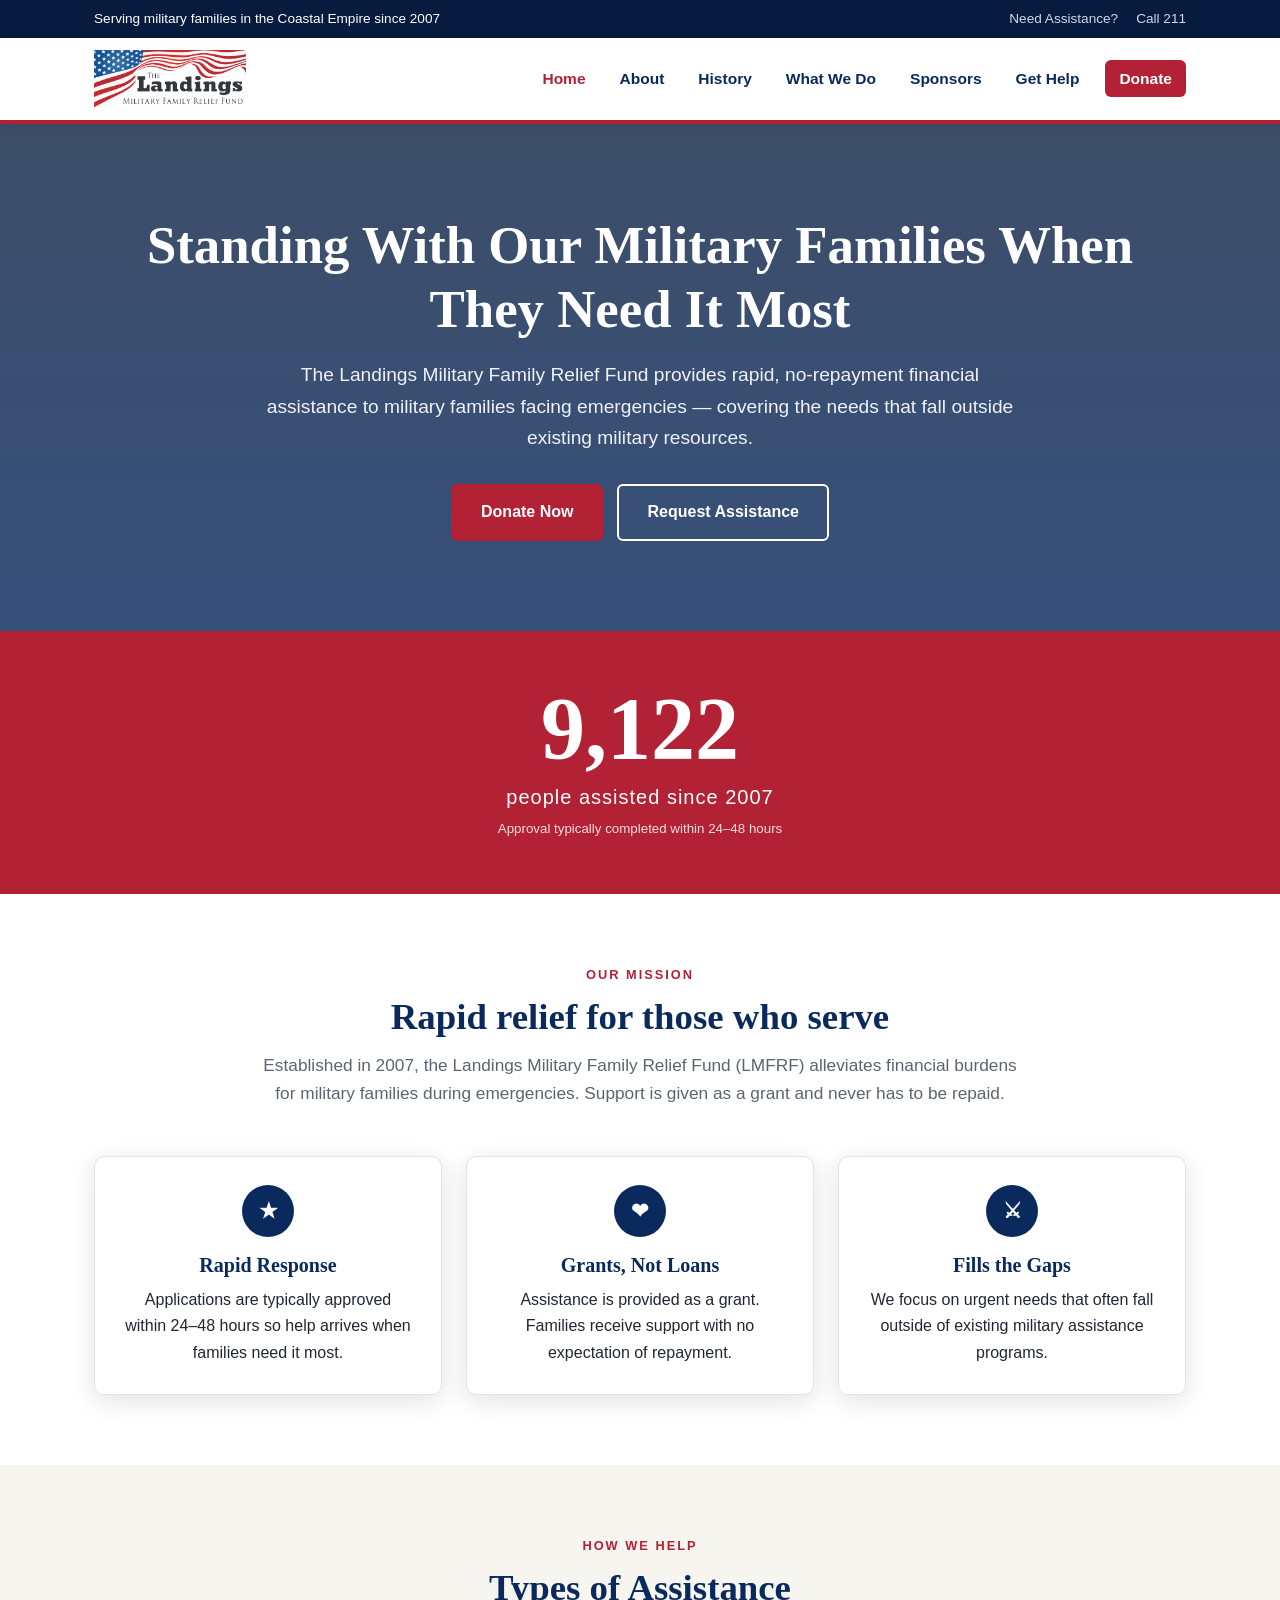
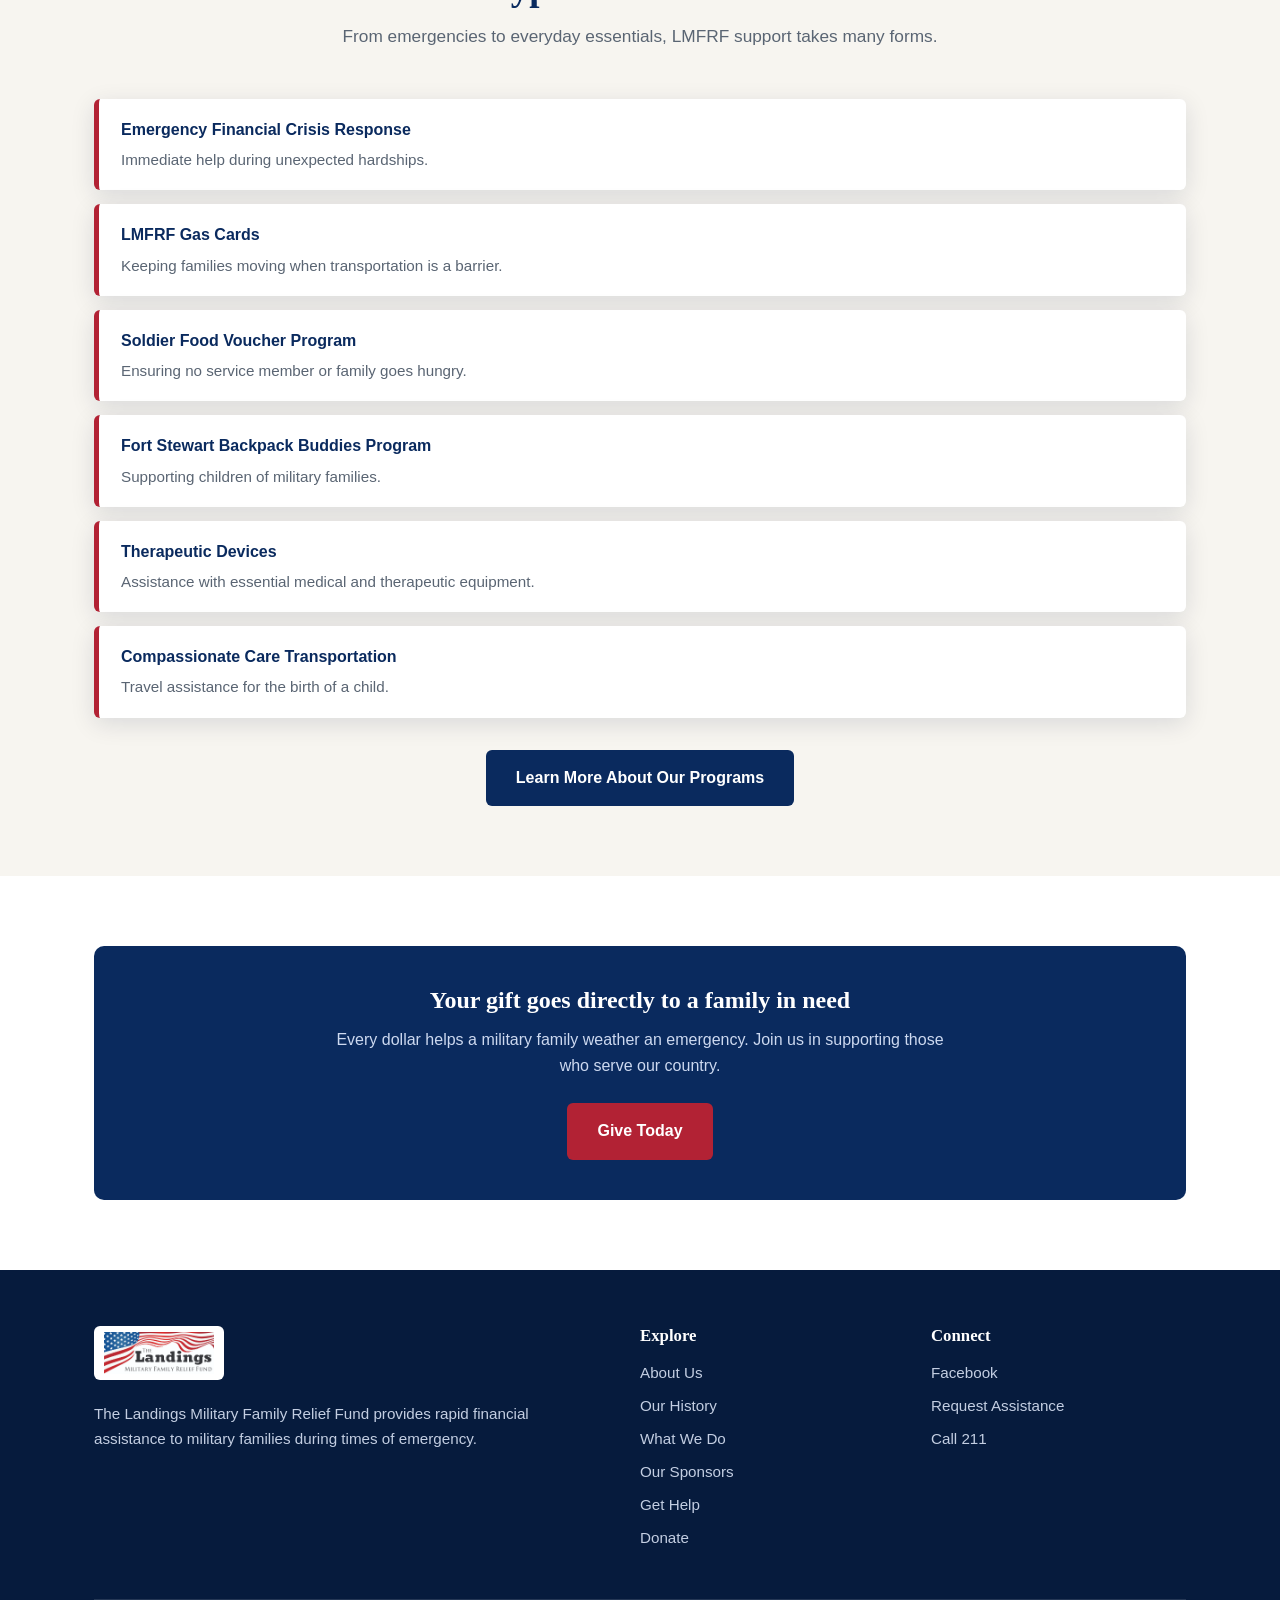
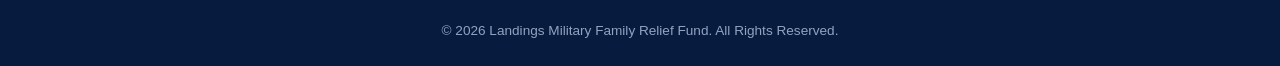
==== index.html @ 04f7153c "LMFRF website" ====
<!DOCTYPE html>
<html lang="en">
<head>
<meta charset="UTF-8">
<meta name="viewport" content="width=device-width, initial-scale=1">
<title>Landings Military Family Relief Fund | Rapid Help for Military Families</title>
<meta name="description" content="The Landings Military Family Relief Fund (LMFRF) provides rapid financial assistance to military families during emergencies in the Coastal Empire of Georgia.">
<link rel="stylesheet" href="css/styles.css">
</head>
<body>

<!-- TOP BAR -->
<div class="topbar">
  <div class="container">
    <span>Serving military families in the Coastal Empire since 2007</span>
    <div class="topbar-links">
      <a href="apply.html">Need Assistance?</a>
      <a href="tel:211">Call 211</a>
    </div>
  </div>
</div>

<!-- HEADER -->
<header class="site-header">
  <div class="container">
    <a class="brand" href="index.html">
      <img src="assets/LMFRF_logo.jpg" alt="Landings Military Family Relief Fund logo">
    </a>
    <button class="nav-toggle" aria-label="Toggle menu" onclick="document.getElementById('nav').classList.toggle('open')">&#9776;</button>
    <nav class="main-nav" id="nav">
      <ul>
        <li><a href="index.html" class="active">Home</a></li>
        <li><a href="about.html">About</a></li>
        <li><a href="history.html">History</a></li>
        <li><a href="what-we-do.html">What We Do</a></li>
        <li><a href="sponsors.html">Sponsors</a></li>
        <li><a href="apply.html">Get Help</a></li>
        <li><a href="donate.html" class="btn-donate">Donate</a></li>
      </ul>
    </nav>
  </div>
</header>

<!-- HERO -->
<section class="hero">
  <div class="container">
    <h1>Standing With Our Military Families When They Need It Most</h1>
    <p>The Landings Military Family Relief Fund provides rapid, no-repayment financial assistance to military families facing emergencies &mdash; covering the needs that fall outside existing military resources.</p>
    <div class="btn-row">
      <a href="donate.html" class="btn btn-primary">Donate Now</a>
      <a href="apply.html" class="btn btn-outline">Request Assistance</a>
    </div>
  </div>
</section>

<!-- STAT BAND -->
<section class="stat-band">
  <div class="num">9,122</div>
  <div class="label">people assisted since 2007</div>
  <small>Approval typically completed within 24&ndash;48 hours</small>
</section>

<!-- MISSION INTRO -->
<section class="block">
  <div class="container">
    <div class="section-head">
      <span class="eyebrow">Our Mission</span>
      <h2>Rapid relief for those who serve</h2>
      <p>Established in 2007, the Landings Military Family Relief Fund (LMFRF) alleviates financial burdens for military families during emergencies. Support is given as a grant and never has to be repaid.</p>
    </div>
    <div class="grid grid-3">
      <div class="card center">
        <div class="icon">&#9733;</div>
        <h3>Rapid Response</h3>
        <p>Applications are typically approved within 24&ndash;48 hours so help arrives when families need it most.</p>
      </div>
      <div class="card center">
        <div class="icon">&#10084;</div>
        <h3>Grants, Not Loans</h3>
        <p>Assistance is provided as a grant. Families receive support with no expectation of repayment.</p>
      </div>
      <div class="card center">
        <div class="icon">&#9876;</div>
        <h3>Fills the Gaps</h3>
        <p>We focus on urgent needs that often fall outside of existing military assistance programs.</p>
      </div>
    </div>
  </div>
</section>

<!-- WHAT WE DO PREVIEW -->
<section class="block alt">
  <div class="container">
    <div class="section-head">
      <span class="eyebrow">How We Help</span>
      <h2>Types of Assistance</h2>
      <p>From emergencies to everyday essentials, LMFRF support takes many forms.</p>
    </div>
    <ul class="assist-list">
      <li>Emergency Financial Crisis Response <span>Immediate help during unexpected hardships.</span></li>
      <li>LMFRF Gas Cards <span>Keeping families moving when transportation is a barrier.</span></li>
      <li>Soldier Food Voucher Program <span>Ensuring no service member or family goes hungry.</span></li>
      <li>Fort Stewart Backpack Buddies Program <span>Supporting children of military families.</span></li>
      <li>Therapeutic Devices <span>Assistance with essential medical and therapeutic equipment.</span></li>
      <li>Compassionate Care Transportation <span>Travel assistance for the birth of a child.</span></li>
    </ul>
    <p style="text-align:center; margin-top:32px;"><a href="what-we-do.html" class="btn btn-secondary">Learn More About Our Programs</a></p>
  </div>
</section>

<!-- CTA -->
<section class="block">
  <div class="container">
    <div class="callout">
      <h2>Your gift goes directly to a family in need</h2>
      <p>Every dollar helps a military family weather an emergency. Join us in supporting those who serve our country.</p>
      <a href="donate.html" class="btn btn-primary">Give Today</a>
    </div>
  </div>
</section>

<!-- FOOTER -->
<footer class="site-footer">
  <div class="container">
    <div class="footer-grid">
      <div class="footer-brand">
        <img src="assets/LMFRF_logo.jpg" alt="LMFRF logo">
        <p>The Landings Military Family Relief Fund provides rapid financial assistance to military families during times of emergency.</p>
      </div>
      <div>
        <h4>Explore</h4>
        <ul>
          <li><a href="about.html">About Us</a></li>
          <li><a href="history.html">Our History</a></li>
          <li><a href="what-we-do.html">What We Do</a></li>
          <li><a href="sponsors.html">Our Sponsors</a></li>
          <li><a href="apply.html">Get Help</a></li>
          <li><a href="donate.html">Donate</a></li>
        </ul>
      </div>
      <div>
        <h4>Connect</h4>
        <ul>
          <li><a href="https://www.facebook.com/lmfrf/" target="_blank" rel="noopener">Facebook</a></li>
          <li><a href="apply.html">Request Assistance</a></li>
          <li><a href="tel:211">Call 211</a></li>
        </ul>
      </div>
    </div>
    <div class="footer-bottom">
      <p>&copy; 2026 Landings Military Family Relief Fund. All Rights Reserved.</p>
    </div>
  </div>
</footer>

</body>
</html>
---- css/styles.css ----
/* ===== Landings Military Family Relief Fund ===== */
:root {
  --navy: #0a2a5e;
  --navy-dark: #061b3d;
  --red: #b22234;
  --red-dark: #8e1a28;
  --cream: #f7f5f0;
  --ink: #1f2733;
  --gray: #5a6573;
  --gold: #c9a227;
  --white: #ffffff;
  --shadow: 0 6px 24px rgba(6, 27, 61, 0.12);
  --radius: 10px;
  --max: 1140px;
}

* { box-sizing: border-box; margin: 0; padding: 0; }

html { scroll-behavior: smooth; }

body {
  font-family: "Segoe UI", Tahoma, Geneva, Verdana, sans-serif;
  color: var(--ink);
  line-height: 1.65;
  background: var(--white);
}

h1, h2, h3, h4 {
  font-family: Georgia, "Times New Roman", serif;
  color: var(--navy);
  line-height: 1.2;
  font-weight: 700;
}

a { color: var(--red); text-decoration: none; }
a:hover { text-decoration: underline; }

.container { max-width: var(--max); margin: 0 auto; padding: 0 24px; }

/* ===== Top bar ===== */
.topbar {
  background: var(--navy-dark);
  color: var(--white);
  font-size: 0.85rem;
}
.topbar .container {
  display: flex;
  justify-content: space-between;
  align-items: center;
  flex-wrap: wrap;
  gap: 8px;
  padding-top: 8px;
  padding-bottom: 8px;
}
.topbar a { color: #cdd9f0; }
.topbar .topbar-links { display: flex; gap: 18px; flex-wrap: wrap; }

/* ===== Header / Nav ===== */
.site-header {
  background: var(--white);
  border-bottom: 4px solid var(--red);
  position: sticky;
  top: 0;
  z-index: 50;
  box-shadow: 0 2px 10px rgba(6,27,61,0.06);
}
.site-header .container {
  display: flex;
  align-items: center;
  justify-content: space-between;
  gap: 16px;
  padding-top: 12px;
  padding-bottom: 12px;
}
.brand { display: flex; align-items: center; gap: 14px; }
.brand img { height: 58px; width: auto; display: block; }

.nav-toggle {
  display: none;
  background: var(--navy);
  color: #fff;
  border: 0;
  font-size: 1.4rem;
  padding: 6px 12px;
  border-radius: 6px;
  cursor: pointer;
}

.main-nav ul {
  display: flex;
  gap: 6px;
  list-style: none;
  align-items: center;
}
.main-nav a {
  color: var(--navy);
  font-weight: 600;
  padding: 10px 14px;
  border-radius: 6px;
  font-size: 0.97rem;
  white-space: nowrap;
}
.main-nav a:hover { background: var(--cream); text-decoration: none; }
.main-nav a.active { color: var(--red); }
.main-nav .btn-donate {
  background: var(--red);
  color: #fff;
  margin-left: 6px;
}
.main-nav .btn-donate:hover { background: var(--red-dark); }

/* ===== Buttons ===== */
.btn {
  display: inline-block;
  padding: 13px 28px;
  border-radius: 6px;
  font-weight: 700;
  font-size: 1rem;
  cursor: pointer;
  border: 2px solid transparent;
  transition: transform .08s ease, background .2s ease;
}
.btn:hover { text-decoration: none; transform: translateY(-1px); }
.btn-primary { background: var(--red); color: #fff; }
.btn-primary:hover { background: var(--red-dark); }
.btn-secondary { background: var(--navy); color: #fff; }
.btn-secondary:hover { background: var(--navy-dark); }
.btn-outline { background: transparent; color: var(--white); border-color: var(--white); }
.btn-outline:hover { background: var(--white); color: var(--navy); }

/* ===== Hero ===== */
.hero {
  position: relative;
  background:
    linear-gradient(rgba(6,27,61,0.78), rgba(10,42,94,0.82)),
    url("https://uwce.org/wp-content/uploads/2021/06/pexels-brett-sayles-1340504-scaled.jpg") center/cover no-repeat;
  color: #fff;
  text-align: center;
}
.hero .container { padding-top: 90px; padding-bottom: 90px; }
.hero h1 { color: #fff; font-size: clamp(2rem, 5vw, 3.3rem); margin-bottom: 18px; }
.hero p { font-size: 1.2rem; max-width: 760px; margin: 0 auto 30px; color: #eef2fa; }
.hero .btn-row { display: flex; gap: 14px; justify-content: center; flex-wrap: wrap; }

/* ===== Page banner (interior) ===== */
.page-banner {
  background: linear-gradient(135deg, var(--navy) 0%, var(--navy-dark) 100%);
  color: #fff;
  text-align: center;
  border-bottom: 5px solid var(--red);
}
.page-banner .container { padding: 56px 24px; }
.page-banner h1 { color: #fff; font-size: clamp(1.8rem, 4vw, 2.7rem); }
.page-banner p { color: #cdd9f0; margin-top: 10px; font-size: 1.1rem; }

/* ===== Sections ===== */
section.block { padding: 70px 0; }
section.block.alt { background: var(--cream); }
.section-head { text-align: center; max-width: 760px; margin: 0 auto 48px; }
.section-head h2 { font-size: clamp(1.6rem, 3.5vw, 2.3rem); margin-bottom: 12px; }
.section-head p { color: var(--gray); font-size: 1.08rem; }
.eyebrow {
  text-transform: uppercase;
  letter-spacing: 2px;
  font-size: 0.8rem;
  font-weight: 700;
  color: var(--red);
  margin-bottom: 10px;
  display: block;
}

/* ===== Stat band ===== */
.stat-band {
  background: var(--red);
  color: #fff;
  text-align: center;
  padding: 54px 24px;
}
.stat-band .num {
  font-family: Georgia, serif;
  font-size: clamp(3rem, 9vw, 5.5rem);
  font-weight: 700;
  line-height: 1;
  color: #fff;
}
.stat-band .label { font-size: 1.25rem; margin-top: 8px; letter-spacing: 1px; }
.stat-band small { display:block; margin-top: 4px; opacity: .85; }

/* ===== Cards ===== */
.grid { display: grid; gap: 24px; }
.grid-3 { grid-template-columns: repeat(3, 1fr); }
.grid-2 { grid-template-columns: repeat(2, 1fr); }
.card {
  background: #fff;
  border: 1px solid #e7e3da;
  border-radius: var(--radius);
  padding: 28px;
  box-shadow: var(--shadow);
}
.card.center { text-align: center; }
.card h3 { font-size: 1.25rem; margin-bottom: 10px; }
.card .icon {
  width: 52px; height: 52px;
  display: flex; align-items: center; justify-content: center;
  background: var(--navy); color: #fff;
  border-radius: 50%;
  font-size: 1.3rem; font-weight: 700;
  margin-bottom: 16px;
}
.card.center .icon { margin: 0 auto 16px; }

/* assistance list */
.assist-list { list-style: none; display: grid; gap: 14px; }
.assist-list li {
  background: #fff;
  border-left: 5px solid var(--red);
  padding: 18px 22px;
  border-radius: 6px;
  box-shadow: var(--shadow);
  font-weight: 600;
  color: var(--navy);
}
.assist-list li span { display: block; font-weight: 400; color: var(--gray); font-size: .95rem; margin-top: 4px; }

/* steps */
.steps { counter-reset: step; display: grid; gap: 20px; }
.steps li {
  list-style: none;
  position: relative;
  background: #fff;
  border: 1px solid #e7e3da;
  border-radius: var(--radius);
  padding: 24px 24px 24px 78px;
  box-shadow: var(--shadow);
}
.steps li::before {
  counter-increment: step;
  content: counter(step);
  position: absolute;
  left: 22px; top: 22px;
  width: 40px; height: 40px;
  background: var(--red); color: #fff;
  border-radius: 50%;
  display: flex; align-items: center; justify-content: center;
  font-weight: 700; font-family: Georgia, serif;
}
.steps li h3 { margin-bottom: 6px; font-size: 1.15rem; }

/* prose */
.prose { max-width: 820px; margin: 0 auto; }
.prose h2 { margin: 34px 0 14px; }
.prose h3 { margin: 26px 0 10px; }
.prose p { margin-bottom: 16px; }
.prose ul { margin: 0 0 16px 22px; }
.prose li { margin-bottom: 8px; }

/* callout */
.callout {
  background: var(--navy);
  color: #fff;
  border-radius: var(--radius);
  padding: 40px;
  text-align: center;
}
.callout h2 { color: #fff; }
.callout p { color: #cdd9f0; max-width: 640px; margin: 12px auto 24px; }

/* notice */
.notice {
  background: #fff7e6;
  border: 1px solid var(--gold);
  border-left: 5px solid var(--gold);
  padding: 18px 22px;
  border-radius: 6px;
  margin: 24px 0;
  color: #6b5310;
}

/* ===== Sponsor tiers ===== */
.tier { margin-bottom: 54px; }
.tier-head {
  display: flex;
  align-items: center;
  gap: 16px;
  border-bottom: 3px solid var(--tier, var(--navy));
  padding-bottom: 12px;
  margin-bottom: 26px;
  flex-wrap: wrap;
}
.tier-head h2 { color: var(--tier, var(--navy)); margin: 0; }
.tier-amount {
  margin-left: auto;
  background: var(--tier, var(--navy));
  color: #fff;
  font-weight: 700;
  padding: 5px 16px;
  border-radius: 999px;
  font-size: .95rem;
}
.tier--title    { --tier: #8e1a28; }
.tier--principal{ --tier: #0a2a5e; }
.tier--gold     { --tier: #b8901f; }
.tier--silver   { --tier: #6b7682; }

.sponsor-grid { display: grid; gap: 20px; }
.tier--title  .sponsor-grid { grid-template-columns: repeat(2, 1fr); }
.tier--principal .sponsor-grid { grid-template-columns: repeat(3, 1fr); }
.tier--gold   .sponsor-grid { grid-template-columns: repeat(4, 1fr); }
.tier--silver .sponsor-grid { grid-template-columns: repeat(4, 1fr); }

.sponsor-card {
  background: #fff;
  border: 1px solid #e7e3da;
  border-top: 4px solid var(--tier, var(--navy));
  border-radius: var(--radius);
  padding: 26px 20px;
  text-align: center;
  box-shadow: var(--shadow);
  display: flex;
  flex-direction: column;
  align-items: center;
  justify-content: center;
  min-height: 120px;
}
.sponsor-card .sponsor-name { font-weight: 700; color: var(--navy); font-size: 1.05rem; }
.sponsor-card.placeholder {
  border-style: dashed;
  border-color: #c7c2b6;
  background: #faf9f6;
  color: var(--gray);
  font-style: italic;
}

@media (max-width: 860px) {
  .tier--title .sponsor-grid,
  .tier--principal .sponsor-grid,
  .tier--gold .sponsor-grid,
  .tier--silver .sponsor-grid { grid-template-columns: repeat(2, 1fr); }
  .tier-amount { margin-left: 0; }
}

/* ===== Footer ===== */
.site-footer {
  background: var(--navy-dark);
  color: #c3cee2;
  padding: 56px 0 24px;
  font-size: 0.95rem;
}
.site-footer h4 { color: #fff; margin-bottom: 14px; font-size: 1.05rem; }
.footer-grid { display: grid; grid-template-columns: 2fr 1fr 1fr; gap: 36px; }
.site-footer a { color: #c3cee2; }
.site-footer a:hover { color: #fff; }
.site-footer ul { list-style: none; }
.site-footer ul li { margin-bottom: 8px; }
.footer-bottom {
  border-top: 1px solid rgba(255,255,255,0.12);
  margin-top: 40px; padding-top: 20px;
  text-align: center; font-size: 0.85rem; color: #93a2c2;
}
.footer-brand img { height: 54px; margin-bottom: 14px; background:#fff; padding:6px 10px; border-radius:6px; }

/* ===== Responsive ===== */
@media (max-width: 860px) {
  .grid-3, .grid-2 { grid-template-columns: 1fr; }
  .footer-grid { grid-template-columns: 1fr; gap: 28px; }
  .nav-toggle { display: block; }
  .main-nav {
    position: absolute;
    top: 100%; left: 0; right: 0;
    background: #fff;
    border-bottom: 4px solid var(--red);
    box-shadow: var(--shadow);
    display: none;
  }
  .main-nav.open { display: block; }
  .main-nav ul { flex-direction: column; align-items: stretch; padding: 12px; gap: 2px; }
  .main-nav .btn-donate { margin: 6px 0 0; text-align: center; }
}
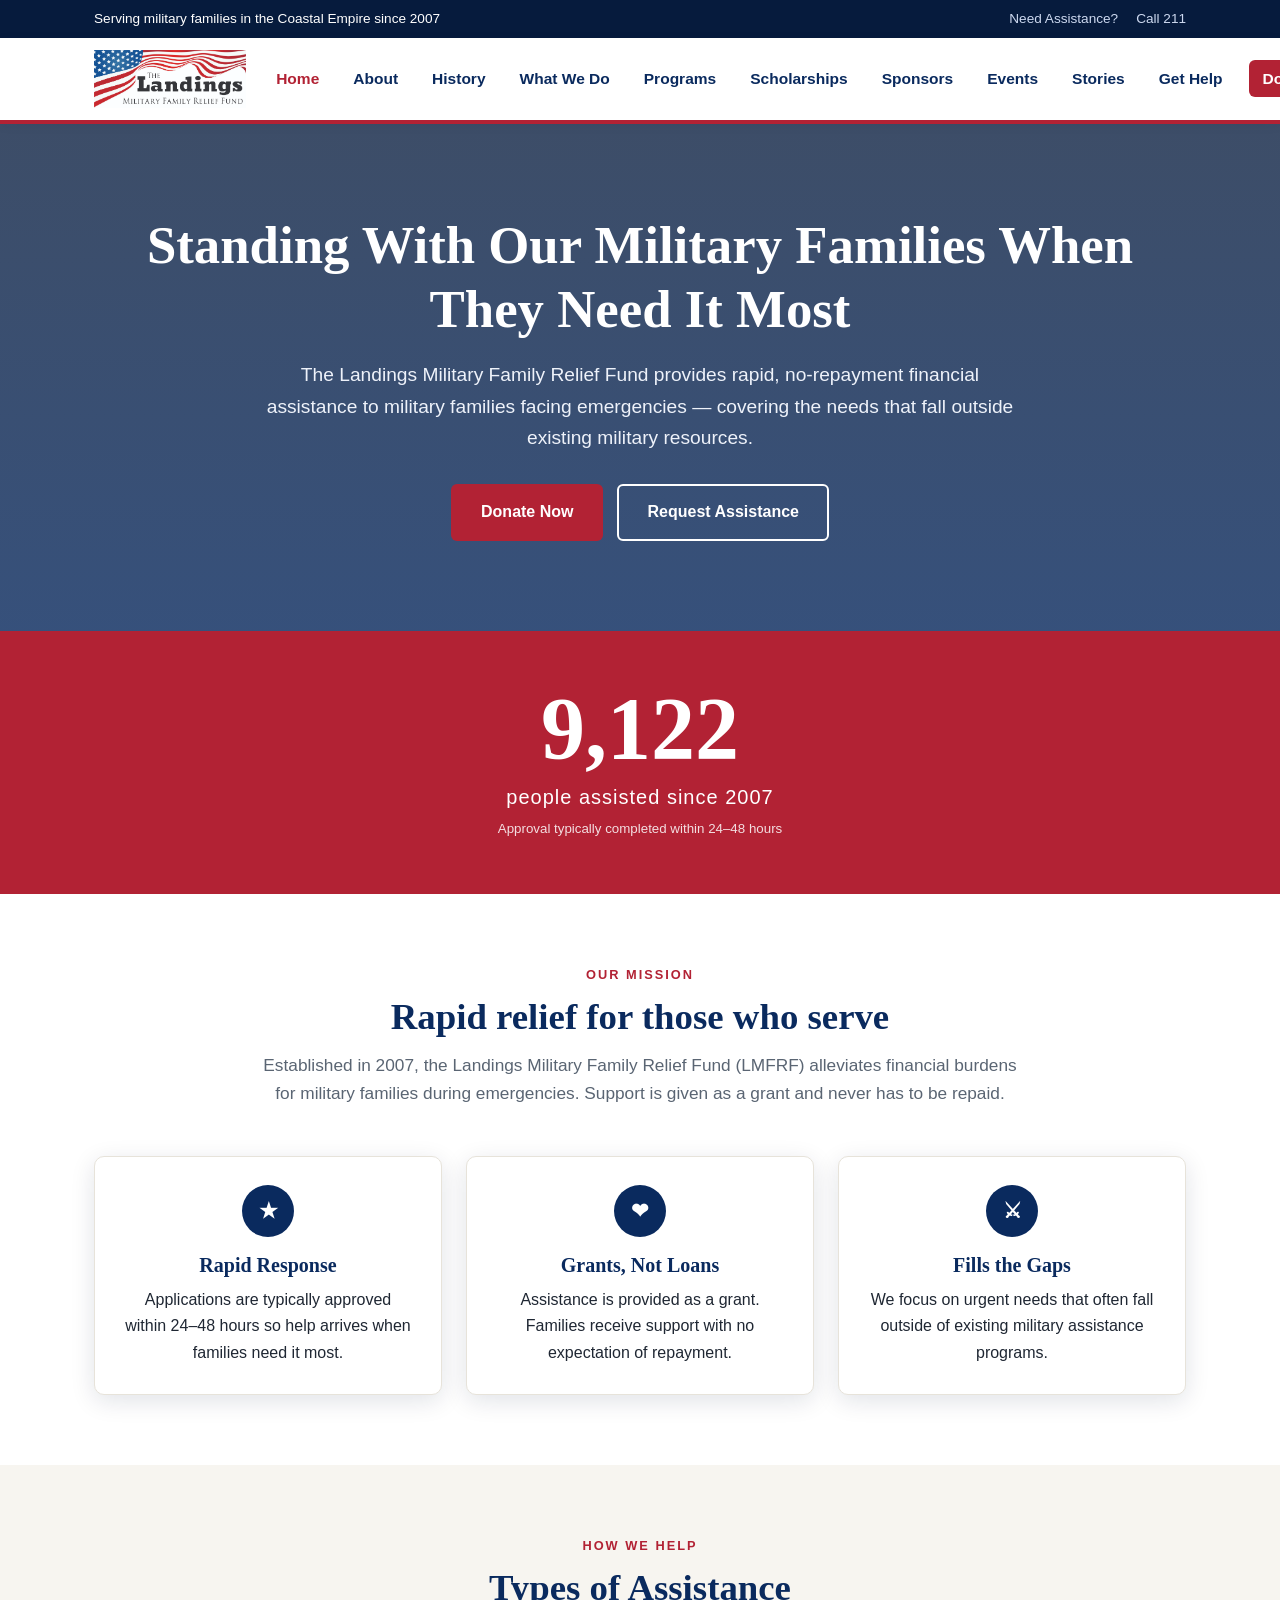
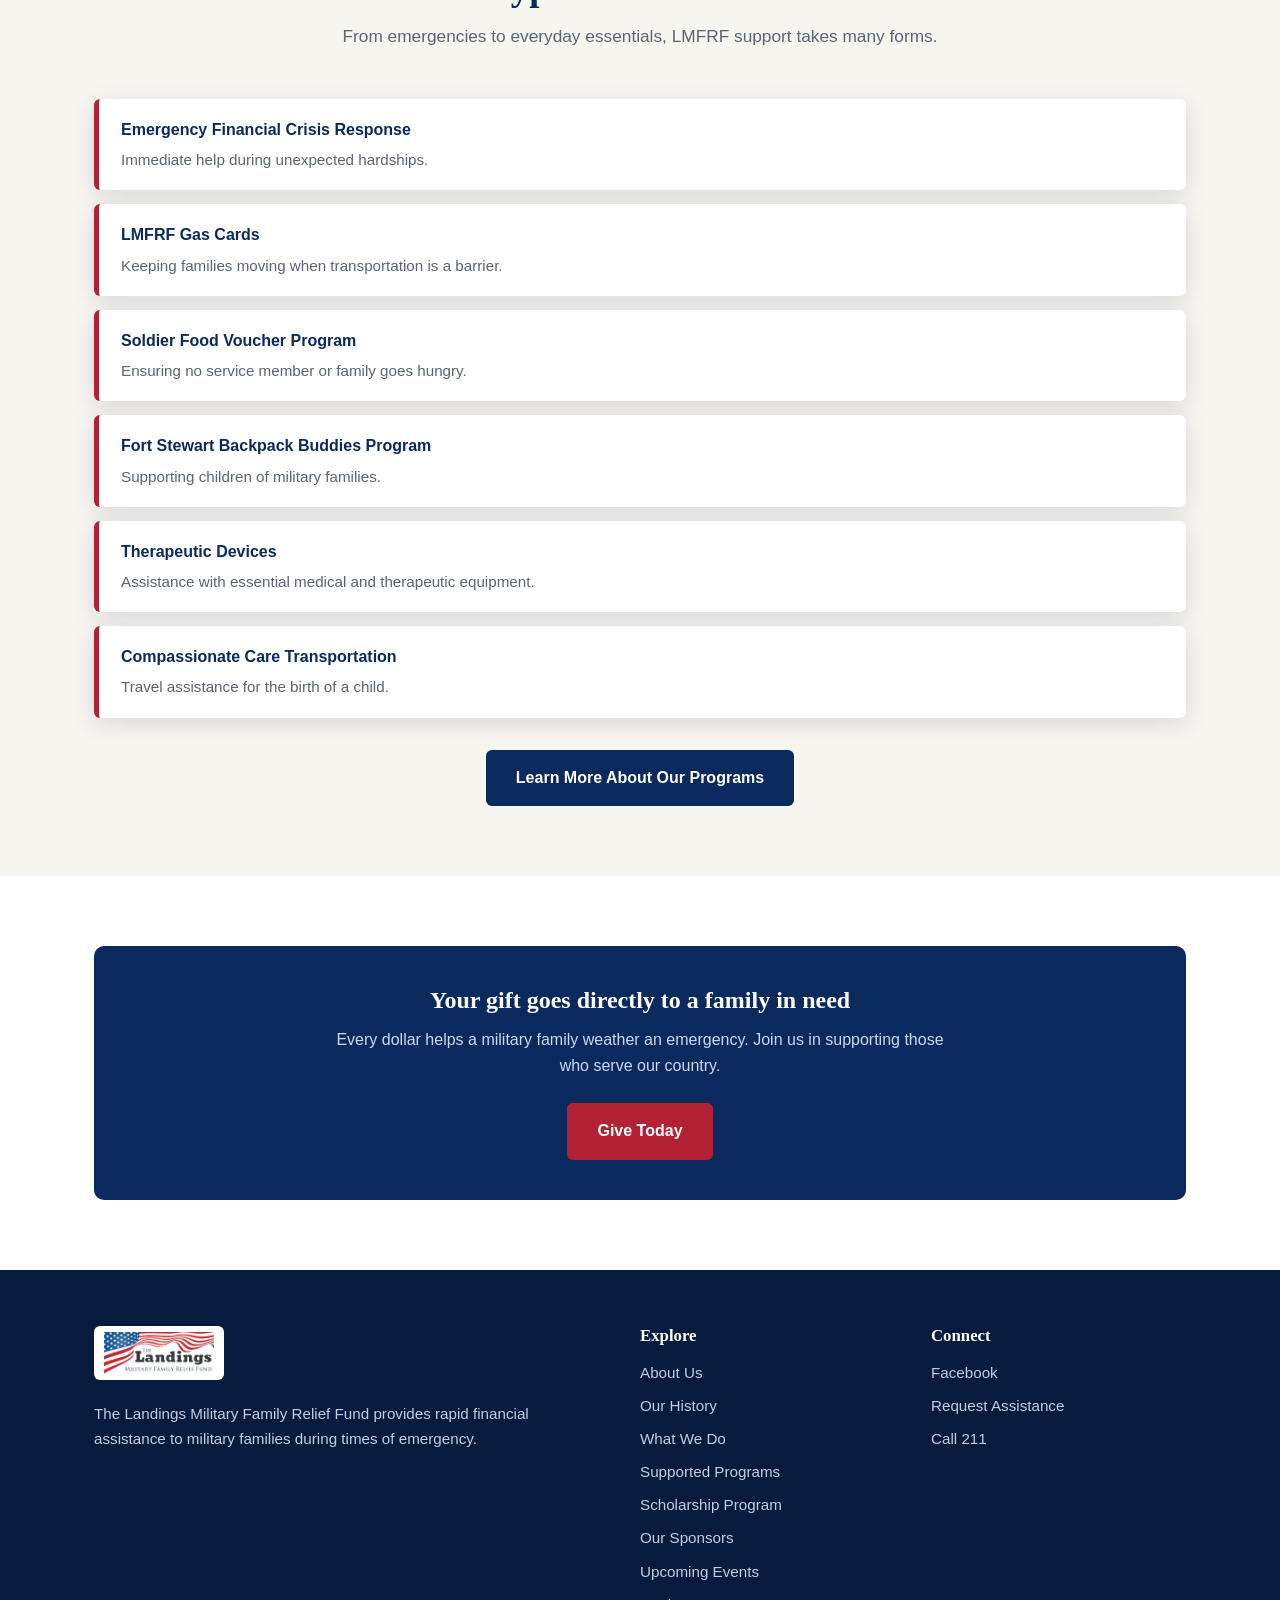
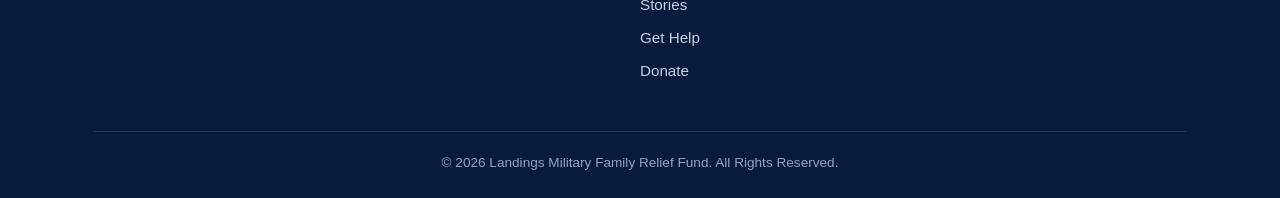
==== commit 430beec8: "Site updates: Programs, Scholarships, Stories pages and edits" ====
--- a/index.html
+++ b/index.html
@@ -33,7 +33,11 @@
         <li><a href="about.html">About</a></li>
         <li><a href="history.html">History</a></li>
         <li><a href="what-we-do.html">What We Do</a></li>
+        <li><a href="supported-programs.html">Programs</a></li>
+        <li><a href="scholarships.html">Scholarships</a></li>
         <li><a href="sponsors.html">Sponsors</a></li>
+        <li><a href="events.html">Events</a></li>
+        <li><a href="stories.html">Stories</a></li>
         <li><a href="apply.html">Get Help</a></li>
         <li><a href="donate.html" class="btn-donate">Donate</a></li>
       </ul>
@@ -133,7 +137,11 @@
           <li><a href="about.html">About Us</a></li>
           <li><a href="history.html">Our History</a></li>
           <li><a href="what-we-do.html">What We Do</a></li>
+          <li><a href="supported-programs.html">Supported Programs</a></li>
+          <li><a href="scholarships.html">Scholarship Program</a></li>
           <li><a href="sponsors.html">Our Sponsors</a></li>
+          <li><a href="events.html">Upcoming Events</a></li>
+          <li><a href="stories.html">Stories</a></li>
           <li><a href="apply.html">Get Help</a></li>
           <li><a href="donate.html">Donate</a></li>
         </ul>
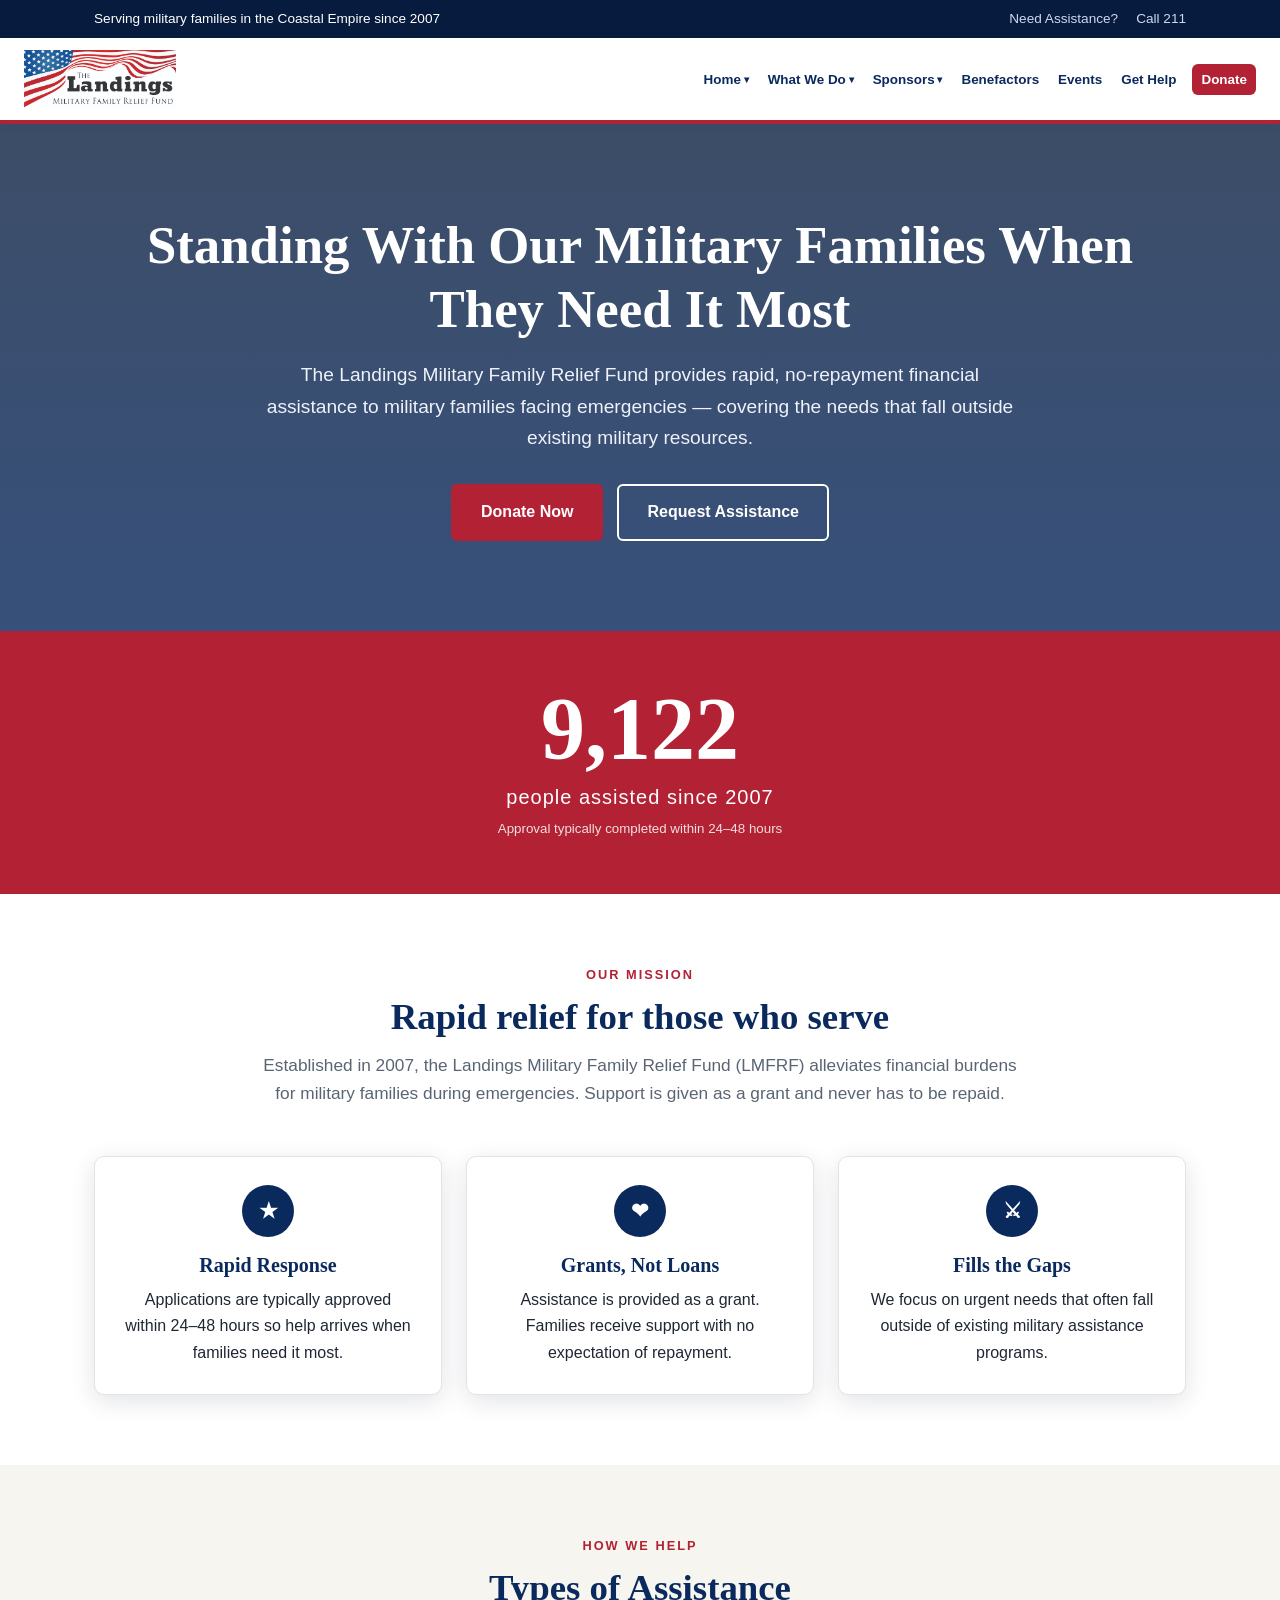
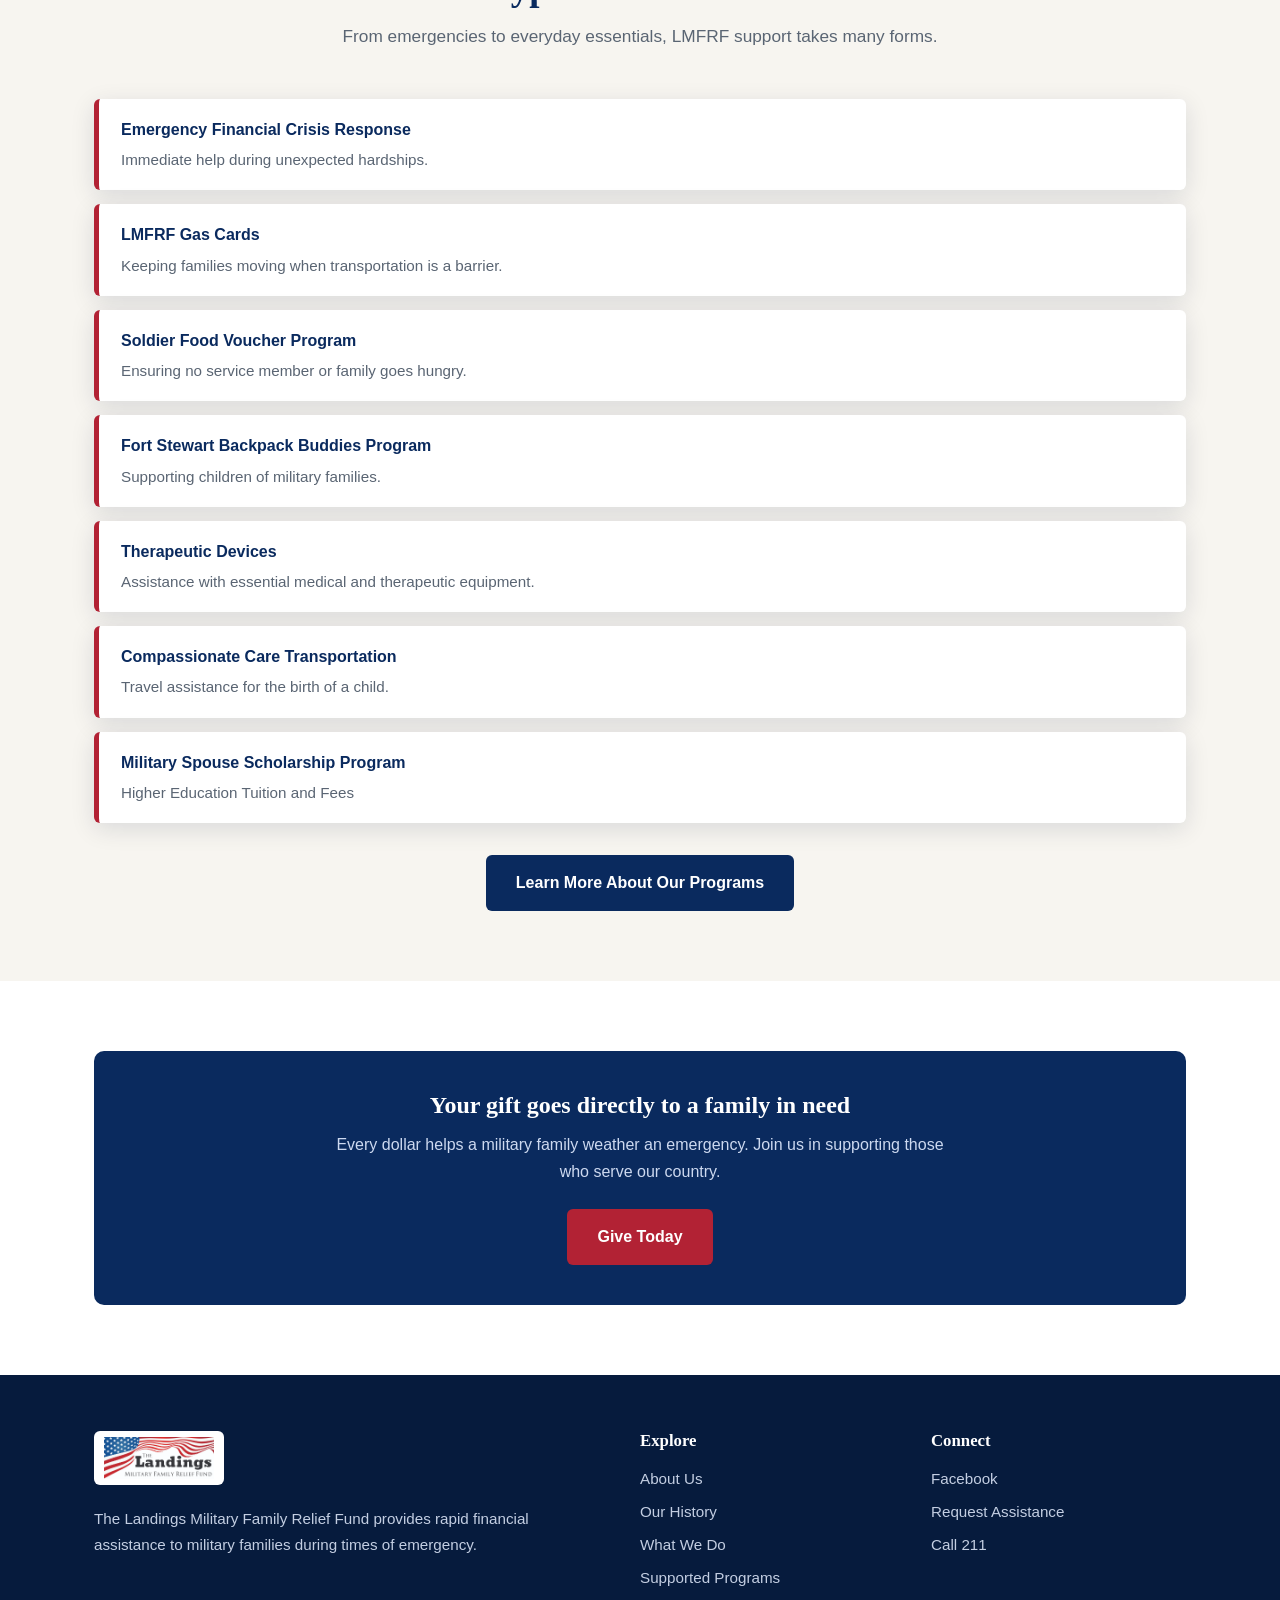
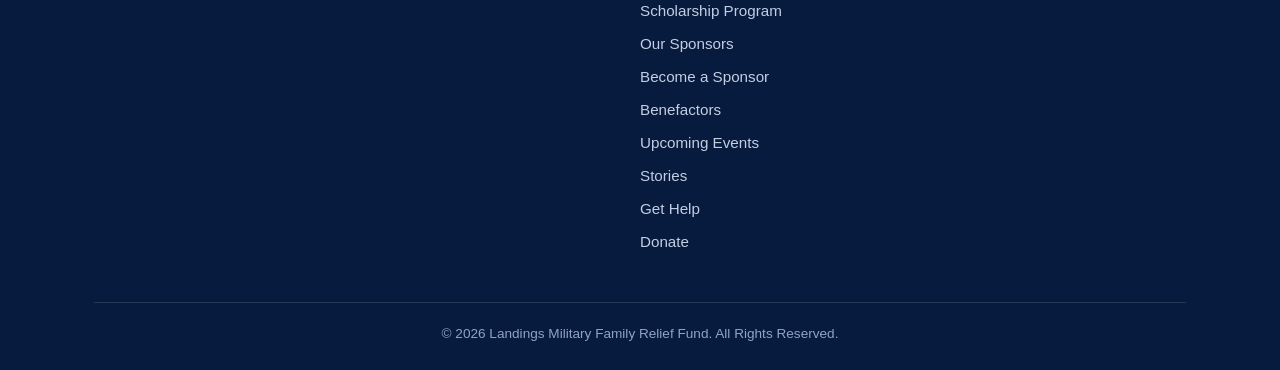
==== commit 1a80703a: "Site updates: Benefactors page, Become a Sponsor page, About administrator/foundation sections, Mili" ====
--- a/index.html
+++ b/index.html
@@ -29,15 +29,37 @@
     <button class="nav-toggle" aria-label="Toggle menu" onclick="document.getElementById('nav').classList.toggle('open')">&#9776;</button>
     <nav class="main-nav" id="nav">
       <ul>
-        <li><a href="index.html" class="active">Home</a></li>
-        <li><a href="about.html">About</a></li>
-        <li><a href="history.html">History</a></li>
-        <li><a href="what-we-do.html">What We Do</a></li>
-        <li><a href="supported-programs.html">Programs</a></li>
-        <li><a href="scholarships.html">Scholarships</a></li>
-        <li><a href="sponsors.html">Sponsors</a></li>
+        <li class="has-dropdown">
+          <a href="index.html">Home</a>
+          <ul class="dropdown">
+            <li><a href="about.html">About Us</a></li>
+            <li><a href="history.html">History</a></li>
+            <li><a href="what-we-do.html">What We Do</a></li>
+            <li><a href="scholarships.html">Scholarships</a></li>
+            <li><a href="sponsors.html">Sponsors</a></li>
+            <li><a href="benefactors.html">Benefactors</a></li>
+            <li><a href="events.html">Events</a></li>
+            <li><a href="stories.html">Stories</a></li>
+            <li><a href="apply.html">Get Help</a></li>
+          </ul>
+        </li>
+        <li class="has-dropdown">
+          <a href="what-we-do.html">What We Do</a>
+          <ul class="dropdown">
+            <li><a href="supported-programs.html">Programs</a></li>
+            <li><a href="scholarships.html">Scholarships</a></li>
+            <li><a href="stories.html">Stories</a></li>
+          </ul>
+        </li>
+        <li class="has-dropdown">
+          <a href="sponsors.html">Sponsors</a>
+          <ul class="dropdown">
+            <li><a href="sponsors.html">Current Sponsors</a></li>
+            <li><a href="become-a-sponsor.html">Become a Sponsor</a></li>
+          </ul>
+        </li>
+        <li><a href="benefactors.html">Benefactors</a></li>
         <li><a href="events.html">Events</a></li>
-        <li><a href="stories.html">Stories</a></li>
         <li><a href="apply.html">Get Help</a></li>
         <li><a href="donate.html" class="btn-donate">Donate</a></li>
       </ul>
@@ -107,6 +129,7 @@
       <li>Fort Stewart Backpack Buddies Program <span>Supporting children of military families.</span></li>
       <li>Therapeutic Devices <span>Assistance with essential medical and therapeutic equipment.</span></li>
       <li>Compassionate Care Transportation <span>Travel assistance for the birth of a child.</span></li>
+      <li>Military Spouse Scholarship Program <span>Higher Education Tuition and Fees</span></li>
     </ul>
     <p style="text-align:center; margin-top:32px;"><a href="what-we-do.html" class="btn btn-secondary">Learn More About Our Programs</a></p>
   </div>
@@ -140,6 +163,8 @@
           <li><a href="supported-programs.html">Supported Programs</a></li>
           <li><a href="scholarships.html">Scholarship Program</a></li>
           <li><a href="sponsors.html">Our Sponsors</a></li>
+          <li><a href="become-a-sponsor.html">Become a Sponsor</a></li>
+          <li><a href="benefactors.html">Benefactors</a></li>
           <li><a href="events.html">Upcoming Events</a></li>
           <li><a href="stories.html">Stories</a></li>
           <li><a href="apply.html">Get Help</a></li>
--- a/css/styles.css
+++ b/css/styles.css
@@ -71,6 +71,7 @@
   gap: 16px;
   padding-top: 12px;
   padding-bottom: 12px;
+  max-width: 1340px;
 }
 .brand { display: flex; align-items: center; gap: 14px; }
 .brand img { height: 58px; width: auto; display: block; }
@@ -88,16 +89,16 @@
 
 .main-nav ul {
   display: flex;
-  gap: 6px;
+  gap: 1px;
   list-style: none;
   align-items: center;
 }
 .main-nav a {
   color: var(--navy);
   font-weight: 600;
-  padding: 10px 14px;
+  padding: 8px 9px;
   border-radius: 6px;
-  font-size: 0.97rem;
+  font-size: 0.84rem;
   white-space: nowrap;
 }
 .main-nav a:hover { background: var(--cream); text-decoration: none; }
@@ -108,6 +109,43 @@
   margin-left: 6px;
 }
 .main-nav .btn-donate:hover { background: var(--red-dark); }
+
+/* ===== Dropdown menus ===== */
+.main-nav li.has-dropdown { position: relative; }
+.main-nav .has-dropdown > a::after {
+  content: " \25BE";
+  font-size: 0.75em;
+  position: relative;
+  top: -1px;
+}
+.main-nav .dropdown {
+  position: absolute;
+  top: 100%;
+  left: 0;
+  margin: 0;
+  list-style: none;
+  min-width: 210px;
+  background: #fff;
+  border: 1px solid #e7e3da;
+  border-top: 3px solid var(--red);
+  border-radius: 0 0 8px 8px;
+  box-shadow: var(--shadow);
+  padding: 6px;
+  display: none;
+  z-index: 60;
+}
+.main-nav li.has-dropdown:hover > .dropdown,
+.main-nav li.has-dropdown:focus-within > .dropdown { display: block; }
+.main-nav .dropdown li { display: block; }
+.main-nav .dropdown a {
+  display: block;
+  padding: 9px 14px;
+  font-size: 0.9rem;
+  white-space: nowrap;
+  color: var(--navy);
+  border-radius: 5px;
+}
+.main-nav .dropdown a:hover { background: var(--cream); text-decoration: none; }
 
 /* ===== Buttons ===== */
 .btn {
@@ -301,12 +339,14 @@
 .tier--principal{ --tier: #0a2a5e; }
 .tier--gold     { --tier: #b8901f; }
 .tier--silver   { --tier: #6b7682; }
+.tier--defenders{ --tier: #2f6b5e; }
 
 .sponsor-grid { display: grid; gap: 20px; }
 .tier--title  .sponsor-grid { grid-template-columns: repeat(2, 1fr); }
 .tier--principal .sponsor-grid { grid-template-columns: repeat(3, 1fr); }
 .tier--gold   .sponsor-grid { grid-template-columns: repeat(4, 1fr); }
 .tier--silver .sponsor-grid { grid-template-columns: repeat(4, 1fr); }
+.tier--defenders .sponsor-grid { grid-template-columns: repeat(4, 1fr); }
 
 .sponsor-card {
   background: #fff;
@@ -335,8 +375,33 @@
   .tier--title .sponsor-grid,
   .tier--principal .sponsor-grid,
   .tier--gold .sponsor-grid,
-  .tier--silver .sponsor-grid { grid-template-columns: repeat(2, 1fr); }
+  .tier--silver .sponsor-grid,
+  .tier--defenders .sponsor-grid { grid-template-columns: repeat(2, 1fr); }
   .tier-amount { margin-left: 0; }
+}
+
+/* ===== Sponsorship level selector ===== */
+.sponsor-level {
+  display: flex;
+  flex-direction: column;
+  align-items: center;
+  text-align: center;
+  background: #fff;
+  border: 2px solid #e7e3da;
+  border-radius: 10px;
+  padding: 26px 24px;
+  cursor: pointer;
+  box-shadow: var(--shadow);
+  transition: border-color .15s ease, transform .08s ease, box-shadow .15s ease;
+}
+.sponsor-level:hover { transform: translateY(-2px); }
+.sponsor-level input { margin-bottom: 12px; transform: scale(1.3); accent-color: var(--red); cursor: pointer; }
+.sponsor-level .lvl-name { font-family: Georgia, serif; font-weight: 700; color: var(--navy); font-size: 1.3rem; }
+.sponsor-level .lvl-amt { color: var(--red); font-weight: 700; margin-top: 4px; font-size: 1.05rem; }
+.sponsor-level:has(input:checked) {
+  border-color: var(--red);
+  background: #fff7f8;
+  box-shadow: 0 8px 22px rgba(178, 34, 52, 0.18);
 }
 
 /* ===== Footer ===== */
@@ -363,6 +428,10 @@
 @media (max-width: 860px) {
   .grid-3, .grid-2 { grid-template-columns: 1fr; }
   .footer-grid { grid-template-columns: 1fr; gap: 28px; }
+}
+
+/* Collapse the nav into a menu button before the links get too tight to fit */
+@media (max-width: 1180px) {
   .nav-toggle { display: block; }
   .main-nav {
     position: absolute;
@@ -374,5 +443,19 @@
   }
   .main-nav.open { display: block; }
   .main-nav ul { flex-direction: column; align-items: stretch; padding: 12px; gap: 2px; }
+  .main-nav a { padding: 12px 14px; font-size: 1rem; }
   .main-nav .btn-donate { margin: 6px 0 0; text-align: center; }
-}
+  /* Dropdowns become indented inline lists on mobile */
+  .main-nav .dropdown {
+    position: static;
+    display: block;
+    min-width: 0;
+    border: none;
+    border-top: none;
+    box-shadow: none;
+    background: transparent;
+    padding: 0 0 4px 16px;
+  }
+  .main-nav .dropdown a { font-size: 0.95rem; padding: 10px 14px; color: var(--gray); }
+  .main-nav .has-dropdown > a::after { content: ""; }
+}
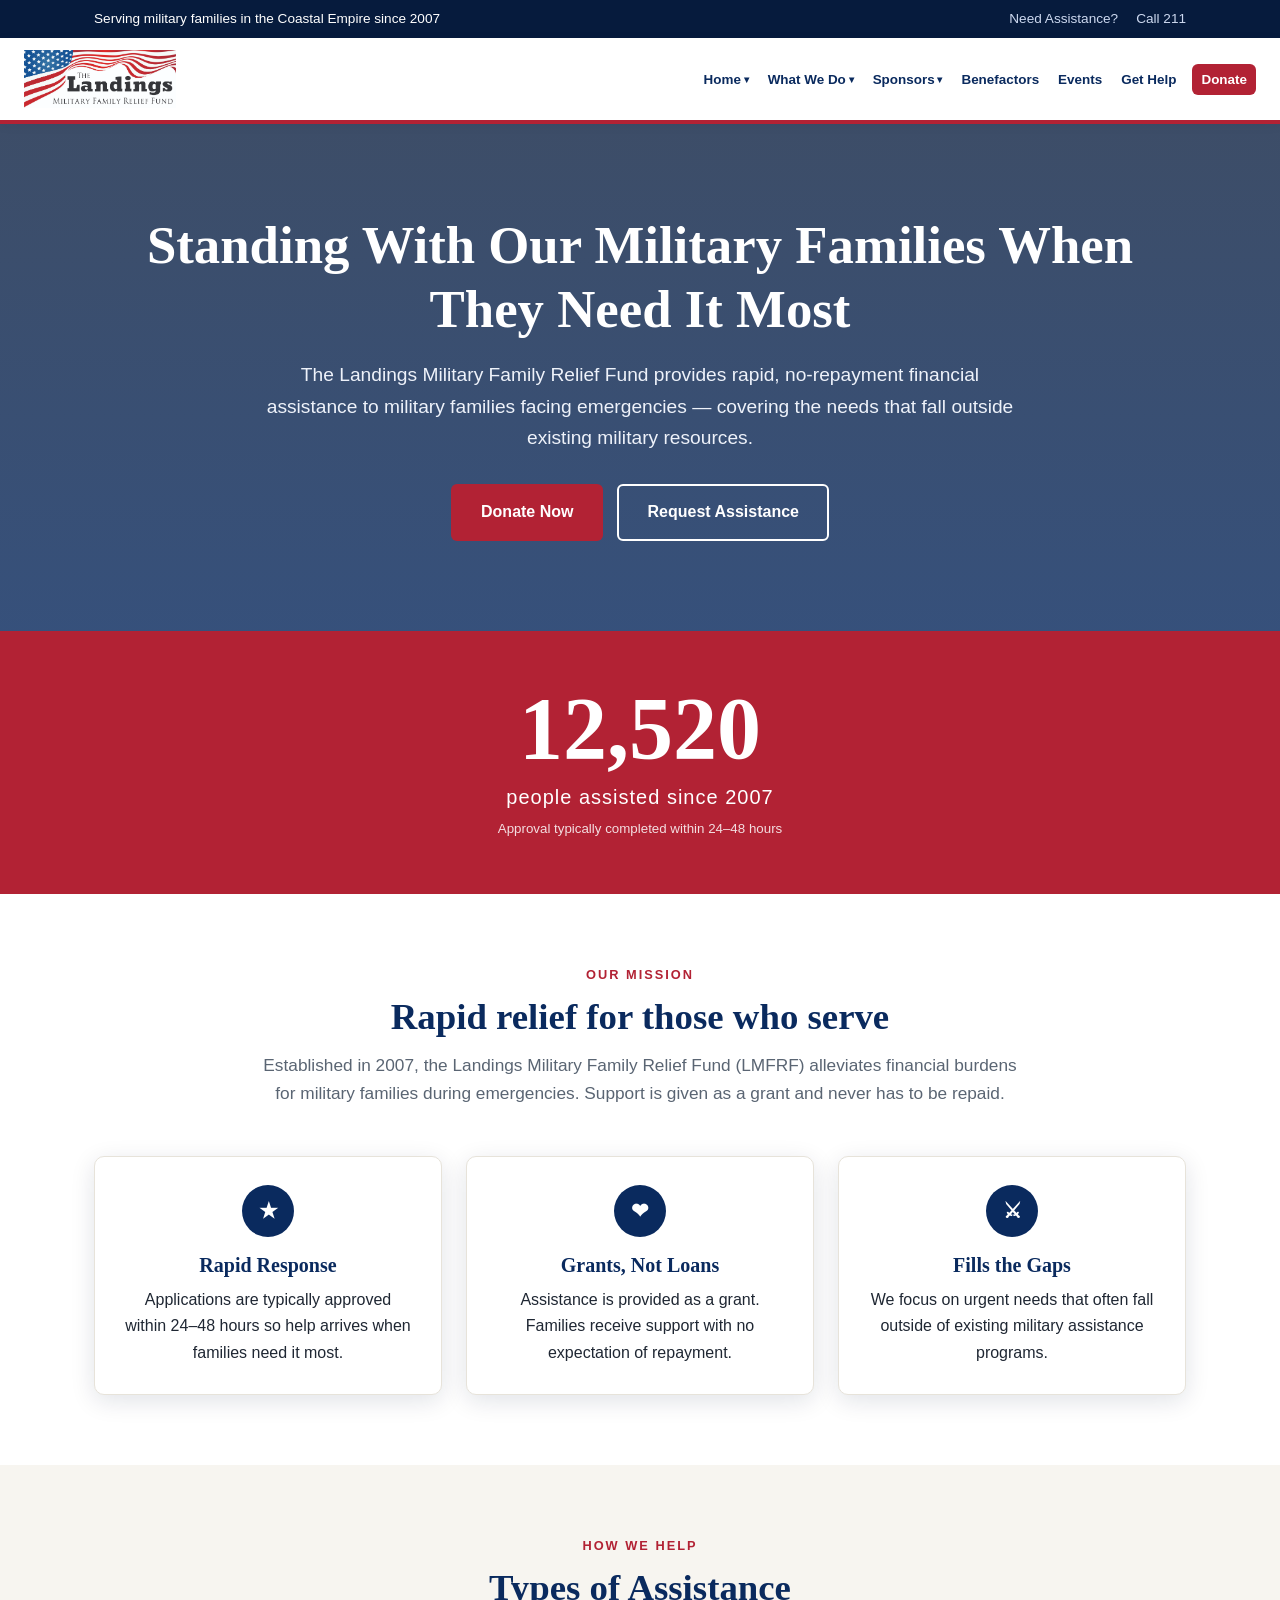
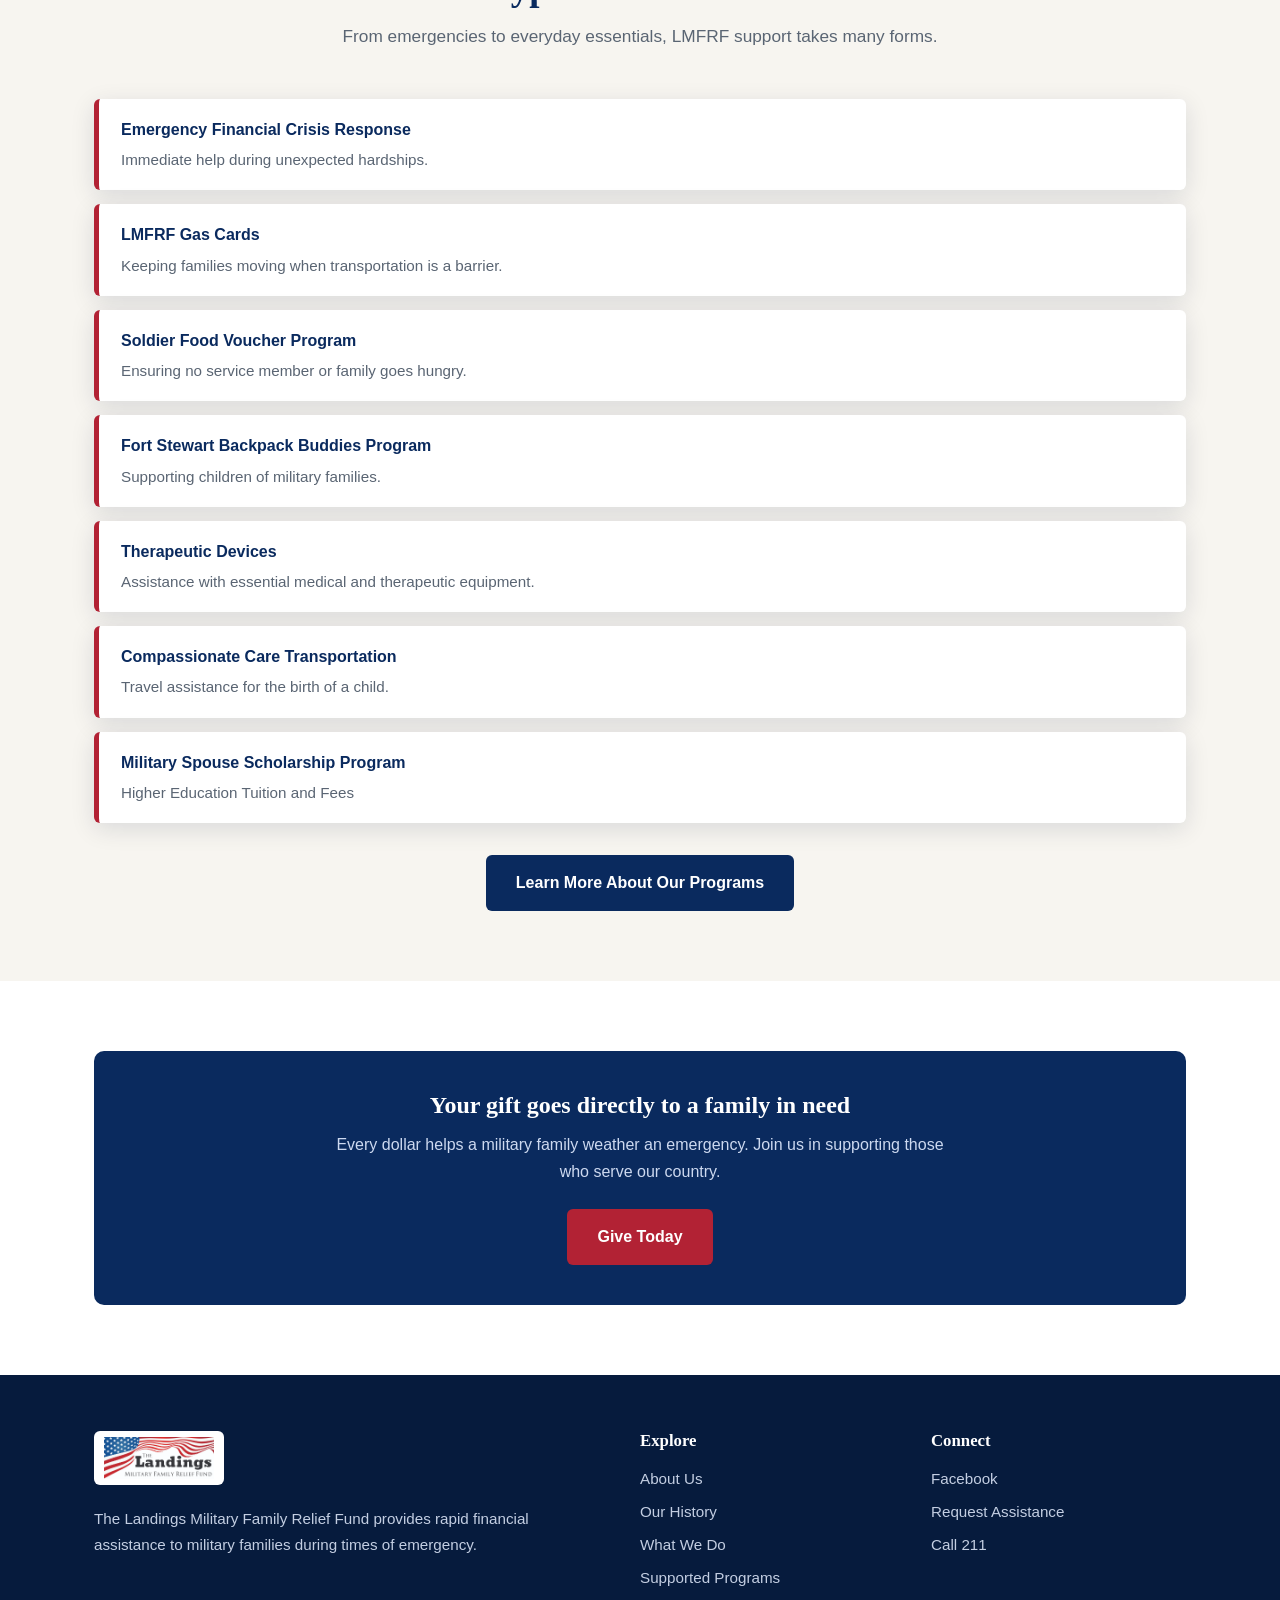
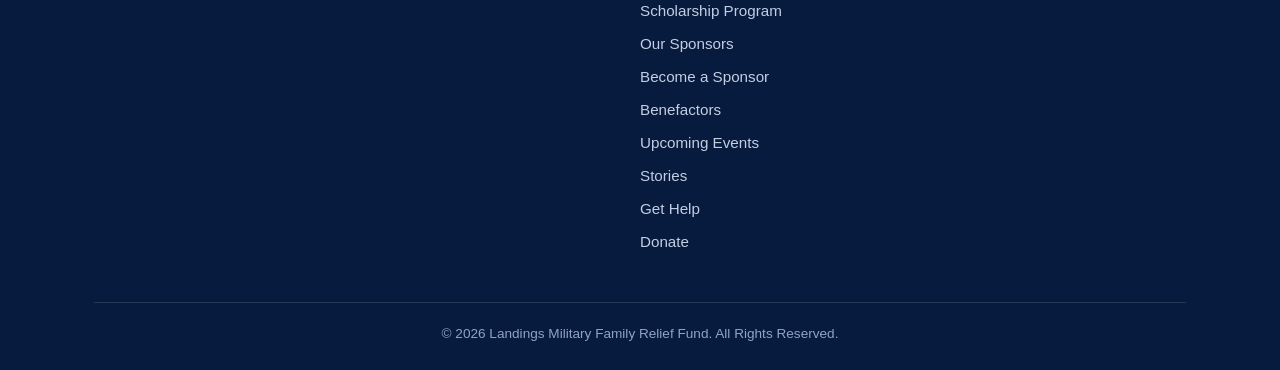
==== commit a9f8c901: "Update index.html" ====
--- a/index.html
+++ b/index.html
@@ -81,7 +81,7 @@
 
 <!-- STAT BAND -->
 <section class="stat-band">
-  <div class="num">9,122</div>
+  <div class="num">12,520</div>
   <div class="label">people assisted since 2007</div>
   <small>Approval typically completed within 24&ndash;48 hours</small>
 </section>
